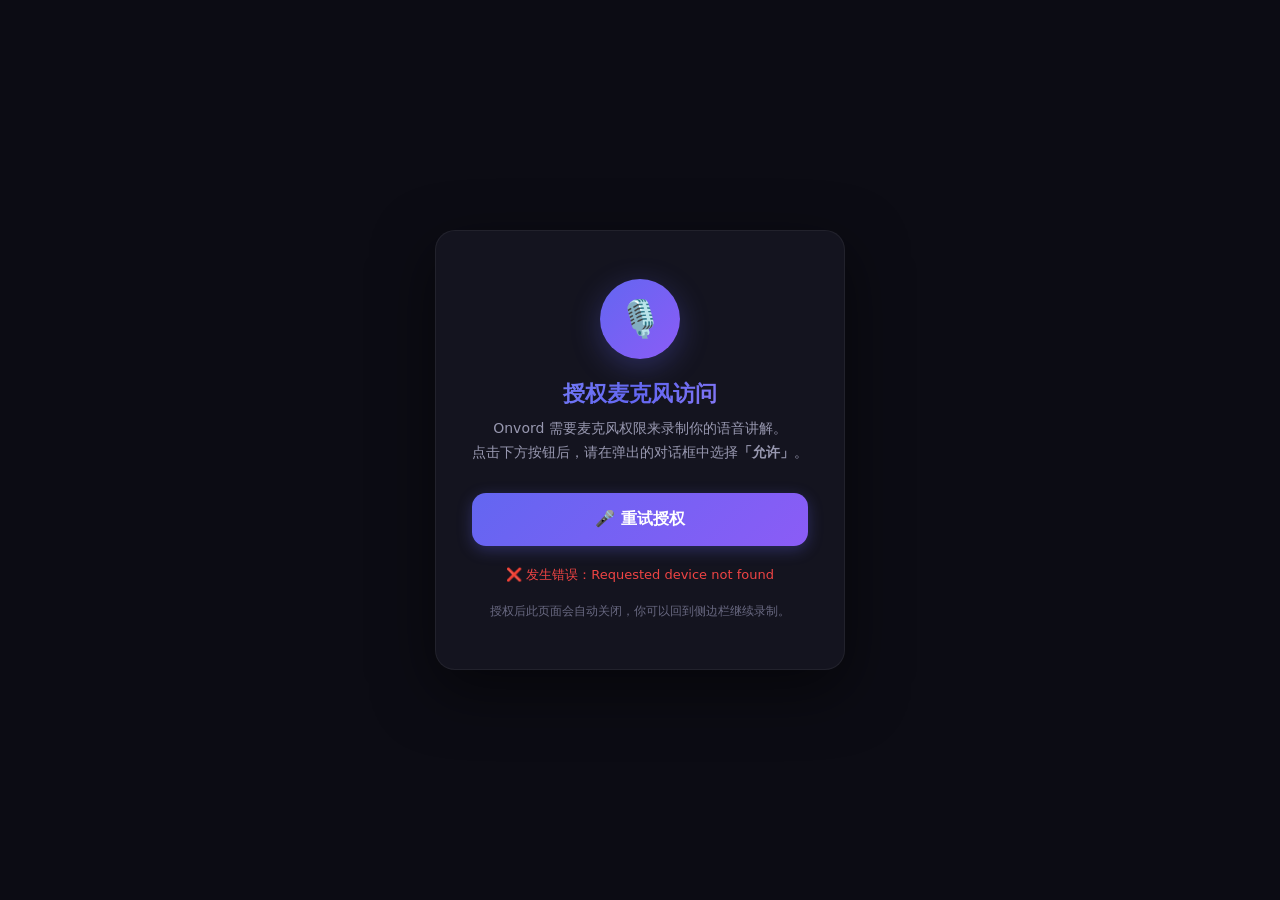
==== mic-permission.html @ 3933bb37 "Initial commit: Onvord Browser Extension 🎉" ====
<!DOCTYPE html>
<html lang="zh-CN">

<head>
    <meta charset="UTF-8">
    <meta name="viewport" content="width=device-width, initial-scale=1.0">
    <title>Onvord - 麦克风授权</title>
    <style>
        :root {
            --bg0: #0c0c14;
            --bg1: #14141f;
            --bg2: #1c1c2b;
            --tx: #e8e8f0;
            --tx2: #9898b0;
            --tx3: #686880;
            --ac: #6366f1;
            --ac-g: rgba(99, 102, 241, .3);
            --ach: #818cf8;
            --ok: #10b981;
            --dn: #ef4444;
            --bd: rgba(255, 255, 255, .06);
            --r: 10px;
            --rf: 999px;
            --f: -apple-system, BlinkMacSystemFont, 'Segoe UI', system-ui, sans-serif;
        }

        * {
            margin: 0;
            padding: 0;
            box-sizing: border-box
        }

        body {
            font-family: var(--f);
            background: var(--bg0);
            color: var(--tx);
            min-height: 100vh;
            display: flex;
            align-items: center;
            justify-content: center;
            -webkit-font-smoothing: antialiased
        }

        .card {
            text-align: center;
            max-width: 420px;
            padding: 48px 36px;
            background: var(--bg1);
            border-radius: 20px;
            border: 1px solid var(--bd);
            box-shadow: 0 20px 60px rgba(0, 0, 0, .5);
            animation: fadeIn .4s ease
        }

        @keyframes fadeIn {
            from {
                opacity: 0;
                transform: translateY(16px)
            }

            to {
                opacity: 1;
                transform: translateY(0)
            }
        }

        .mic-icon {
            width: 80px;
            height: 80px;
            margin: 0 auto 20px;
            background: linear-gradient(135deg, #6366f1, #8b5cf6);
            border-radius: 50%;
            display: flex;
            align-items: center;
            justify-content: center;
            font-size: 36px;
            box-shadow: 0 8px 30px var(--ac-g);
            animation: breathe 2s ease-in-out infinite
        }

        @keyframes breathe {

            0%,
            100% {
                box-shadow: 0 8px 30px var(--ac-g)
            }

            50% {
                box-shadow: 0 8px 45px var(--ac-g), 0 0 0 8px rgba(99, 102, 241, .1)
            }
        }

        h1 {
            font-size: 22px;
            font-weight: 700;
            margin-bottom: 8px;
            background: linear-gradient(135deg, #818cf8, #6366f1, #a78bfa);
            -webkit-background-clip: text;
            -webkit-text-fill-color: transparent;
            background-clip: text
        }

        .desc {
            color: var(--tx2);
            font-size: 14px;
            line-height: 1.7;
            margin-bottom: 28px
        }

        .btn {
            display: inline-flex;
            align-items: center;
            justify-content: center;
            gap: 8px;
            padding: 16px 32px;
            border: none;
            border-radius: 14px;
            font-family: var(--f);
            font-size: 16px;
            font-weight: 600;
            cursor: pointer;
            transition: all .2s;
            width: 100%
        }

        .btn-primary {
            background: linear-gradient(135deg, #6366f1, #8b5cf6);
            color: #fff;
            box-shadow: 0 4px 15px var(--ac-g)
        }

        .btn-primary:hover {
            background: linear-gradient(135deg, #818cf8, #a78bfa);
            box-shadow: 0 6px 25px var(--ac-g);
            transform: translateY(-1px)
        }

        .btn-primary:disabled {
            opacity: .5;
            cursor: not-allowed;
            transform: none
        }

        .status {
            margin-top: 20px;
            font-size: 13px;
            color: var(--tx3);
            min-height: 20px
        }

        .status.ok {
            color: var(--ok)
        }

        .status.err {
            color: var(--dn)
        }

        .hint {
            margin-top: 16px;
            font-size: 12px;
            color: var(--tx3);
            line-height: 1.6
        }
    </style>
</head>

<body>
    <div class="card">
        <div class="mic-icon">🎙️</div>
        <h1>授权麦克风访问</h1>
        <p class="desc">Onvord 需要麦克风权限来录制你的语音讲解。<br>点击下方按钮后，请在弹出的对话框中选择<strong>「允许」</strong>。</p>
        <button id="btn-grant" class="btn btn-primary">🎤 授予麦克风权限</button>
        <div id="status" class="status"></div>
        <div class="hint">授权后此页面会自动关闭，你可以回到侧边栏继续录制。</div>
    </div>
    <script src="mic-permission.js"></script>
</body>

</html>
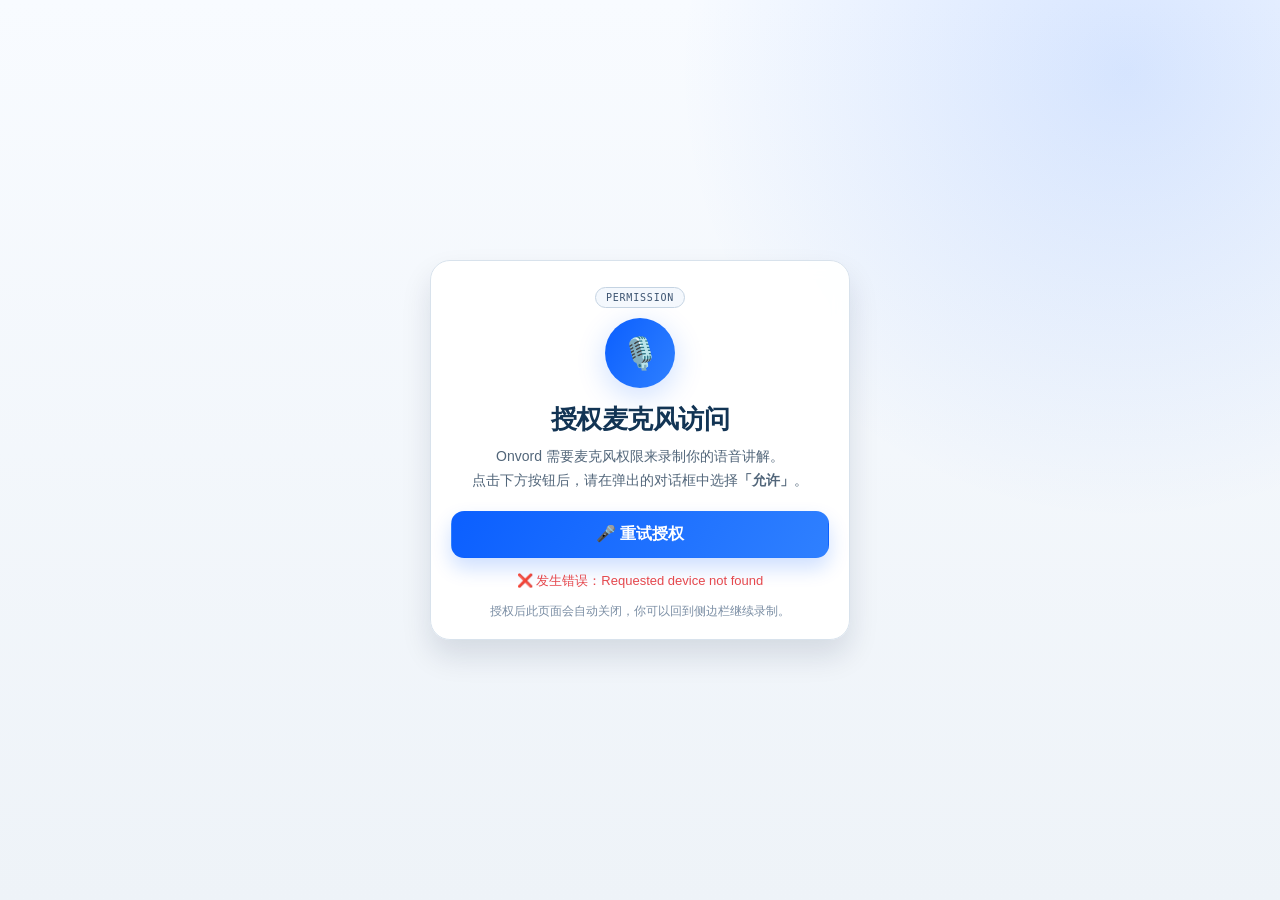
==== commit 8d606ab6: "chore: split open-source package and remove docs site" ====
--- a/mic-permission.html
+++ b/mic-permission.html
@@ -7,104 +7,124 @@
     <title>Onvord - 麦克风授权</title>
     <style>
         :root {
-            --bg0: #0c0c14;
-            --bg1: #14141f;
-            --bg2: #1c1c2b;
-            --tx: #e8e8f0;
-            --tx2: #9898b0;
-            --tx3: #686880;
-            --ac: #6366f1;
-            --ac-g: rgba(99, 102, 241, .3);
-            --ach: #818cf8;
-            --ok: #10b981;
-            --dn: #ef4444;
-            --bd: rgba(255, 255, 255, .06);
-            --r: 10px;
-            --rf: 999px;
-            --f: -apple-system, BlinkMacSystemFont, 'Segoe UI', system-ui, sans-serif;
+            --bg: #eef3f8;
+            --surface: #ffffff;
+            --line: #d8e2ec;
+            --line-strong: #c4d3e2;
+
+            --text: #102a43;
+            --muted: #52667a;
+            --muted-soft: #7b8ea4;
+
+            --ac: #0b5fff;
+            --ach: #2f80ff;
+            --ac-g: rgba(11, 95, 255, 0.2);
+            --ok: #1f9d68;
+            --dn: #e5484d;
+
+            --f-title: "Nunito Sans", "Public Sans", -apple-system, BlinkMacSystemFont, "Segoe UI", sans-serif;
+            --f-body: "Public Sans", "Manrope", -apple-system, BlinkMacSystemFont, "Segoe UI", sans-serif;
         }
 
         * {
             margin: 0;
             padding: 0;
-            box-sizing: border-box
+            box-sizing: border-box;
         }
 
         body {
-            font-family: var(--f);
-            background: var(--bg0);
-            color: var(--tx);
+            font-family: var(--f-body);
+            background:
+                radial-gradient(circle at 88% 8%, rgba(11, 95, 255, 0.14) 0%, transparent 32%),
+                linear-gradient(180deg, #f8fbff 0%, var(--bg) 100%);
+            color: var(--text);
             min-height: 100vh;
             display: flex;
             align-items: center;
             justify-content: center;
-            -webkit-font-smoothing: antialiased
+            padding: 14px;
+            -webkit-font-smoothing: antialiased;
         }
 
         .card {
             text-align: center;
-            max-width: 420px;
-            padding: 48px 36px;
-            background: var(--bg1);
+            width: min(420px, 100%);
+            padding: 26px 20px 18px;
+            background: rgba(255, 255, 255, 0.94);
             border-radius: 20px;
-            border: 1px solid var(--bd);
-            box-shadow: 0 20px 60px rgba(0, 0, 0, .5);
-            animation: fadeIn .4s ease
+            border: 1px solid var(--line);
+            backdrop-filter: blur(8px);
+            box-shadow: 0 16px 30px rgba(12, 27, 61, 0.12);
+            animation: fadeIn 0.35s ease;
         }
 
         @keyframes fadeIn {
             from {
                 opacity: 0;
-                transform: translateY(16px)
+                transform: translateY(12px);
             }
 
             to {
                 opacity: 1;
-                transform: translateY(0)
-            }
+                transform: translateY(0);
+            }
+        }
+
+        .kicker {
+            display: inline-flex;
+            align-items: center;
+            border-radius: 999px;
+            border: 1px solid var(--line-strong);
+            background: #f4f8fd;
+            color: #3c5471;
+            padding: 4px 10px;
+            text-transform: uppercase;
+            letter-spacing: 0.08em;
+            font-size: 10px;
+            margin-bottom: 10px;
+            font-family: "IBM Plex Mono", "SF Mono", Menlo, monospace;
         }
 
         .mic-icon {
-            width: 80px;
-            height: 80px;
-            margin: 0 auto 20px;
-            background: linear-gradient(135deg, #6366f1, #8b5cf6);
+            width: 70px;
+            height: 70px;
+            margin: 0 auto 14px;
+            background: linear-gradient(120deg, var(--ac), var(--ach));
             border-radius: 50%;
             display: flex;
             align-items: center;
             justify-content: center;
-            font-size: 36px;
+            font-size: 31px;
             box-shadow: 0 8px 30px var(--ac-g);
-            animation: breathe 2s ease-in-out infinite
+            animation: breathe 2s ease-in-out infinite;
         }
 
         @keyframes breathe {
 
             0%,
             100% {
-                box-shadow: 0 8px 30px var(--ac-g)
+                box-shadow: 0 8px 30px var(--ac-g);
             }
 
             50% {
-                box-shadow: 0 8px 45px var(--ac-g), 0 0 0 8px rgba(99, 102, 241, .1)
+                box-shadow: 0 8px 38px var(--ac-g), 0 0 0 8px rgba(11, 95, 255, 0.09);
             }
         }
 
         h1 {
-            font-size: 22px;
-            font-weight: 700;
+            font-family: var(--f-title);
+            font-size: 26px;
+            font-weight: 800;
+            letter-spacing: -0.02em;
             margin-bottom: 8px;
-            background: linear-gradient(135deg, #818cf8, #6366f1, #a78bfa);
-            -webkit-background-clip: text;
-            -webkit-text-fill-color: transparent;
-            background-clip: text
+            color: #123454;
         }
 
         .desc {
-            color: var(--tx2);
+            color: var(--muted);
             font-size: 14px;
             line-height: 1.7;
-            margin-bottom: 28px
+            margin-bottom: 18px;
         }
 
         .btn {
@@ -112,69 +132,69 @@
             align-items: center;
             justify-content: center;
             gap: 8px;
-            padding: 16px 32px;
-            border: none;
-            border-radius: 14px;
-            font-family: var(--f);
+            padding: 12px 16px;
+            border: 1px solid transparent;
+            border-radius: 13px;
+            font-family: var(--f-body);
             font-size: 16px;
-            font-weight: 600;
+            font-weight: 700;
             cursor: pointer;
-            transition: all .2s;
-            width: 100%
+            transition: 150ms ease;
+            width: 100%;
         }
 
         .btn-primary {
-            background: linear-gradient(135deg, #6366f1, #8b5cf6);
+            background: linear-gradient(120deg, var(--ac), var(--ach));
             color: #fff;
-            box-shadow: 0 4px 15px var(--ac-g)
+            box-shadow: 0 10px 20px var(--ac-g);
         }
 
         .btn-primary:hover {
-            background: linear-gradient(135deg, #818cf8, #a78bfa);
-            box-shadow: 0 6px 25px var(--ac-g);
-            transform: translateY(-1px)
+            box-shadow: 0 12px 24px var(--ac-g);
+            transform: translateY(-1px);
         }
 
         .btn-primary:disabled {
-            opacity: .5;
+            opacity: 0.6;
             cursor: not-allowed;
-            transform: none
+            transform: none;
         }
 
         .status {
-            margin-top: 20px;
+            margin-top: 14px;
             font-size: 13px;
-            color: var(--tx3);
-            min-height: 20px
+            color: var(--muted-soft);
+            min-height: 20px;
         }
 
         .status.ok {
-            color: var(--ok)
+            color: var(--ok);
         }
 
         .status.err {
-            color: var(--dn)
+            color: var(--dn);
         }
 
         .hint {
-            margin-top: 16px;
+            margin-top: 10px;
             font-size: 12px;
-            color: var(--tx3);
-            line-height: 1.6
+            color: var(--muted-soft);
+            line-height: 1.6;
         }
     </style>
 </head>
 
 <body>
     <div class="card">
+        <p class="kicker">Permission</p>
         <div class="mic-icon">🎙️</div>
         <h1>授权麦克风访问</h1>
         <p class="desc">Onvord 需要麦克风权限来录制你的语音讲解。<br>点击下方按钮后，请在弹出的对话框中选择<strong>「允许」</strong>。</p>
-        <button id="btn-grant" class="btn btn-primary">🎤 授予麦克风权限</button>
+        <button id="btn-grant" class="btn btn-primary">授予麦克风权限</button>
         <div id="status" class="status"></div>
         <div class="hint">授权后此页面会自动关闭，你可以回到侧边栏继续录制。</div>
     </div>
     <script src="mic-permission.js"></script>
 </body>
 
-</html>+</html>
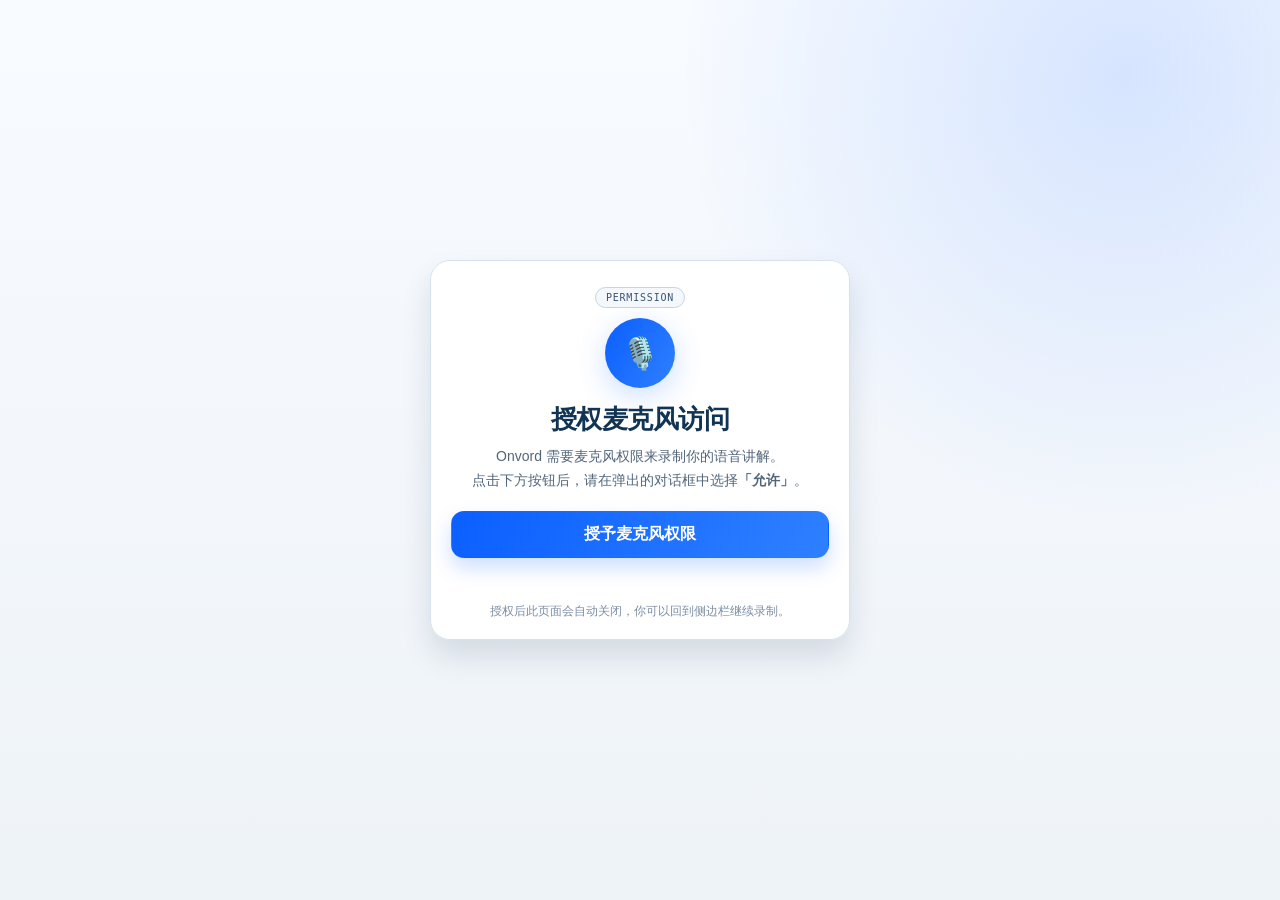
==== commit 669352bd: "feat: switch to Deepgram-only STT and improve SOP capture UX" ====
--- a/mic-permission.html
+++ b/mic-permission.html
@@ -165,6 +165,8 @@
             font-size: 13px;
             color: var(--muted-soft);
             min-height: 20px;
+            text-align: left;
+            line-height: 1.7;
         }
 
         .status.ok {
